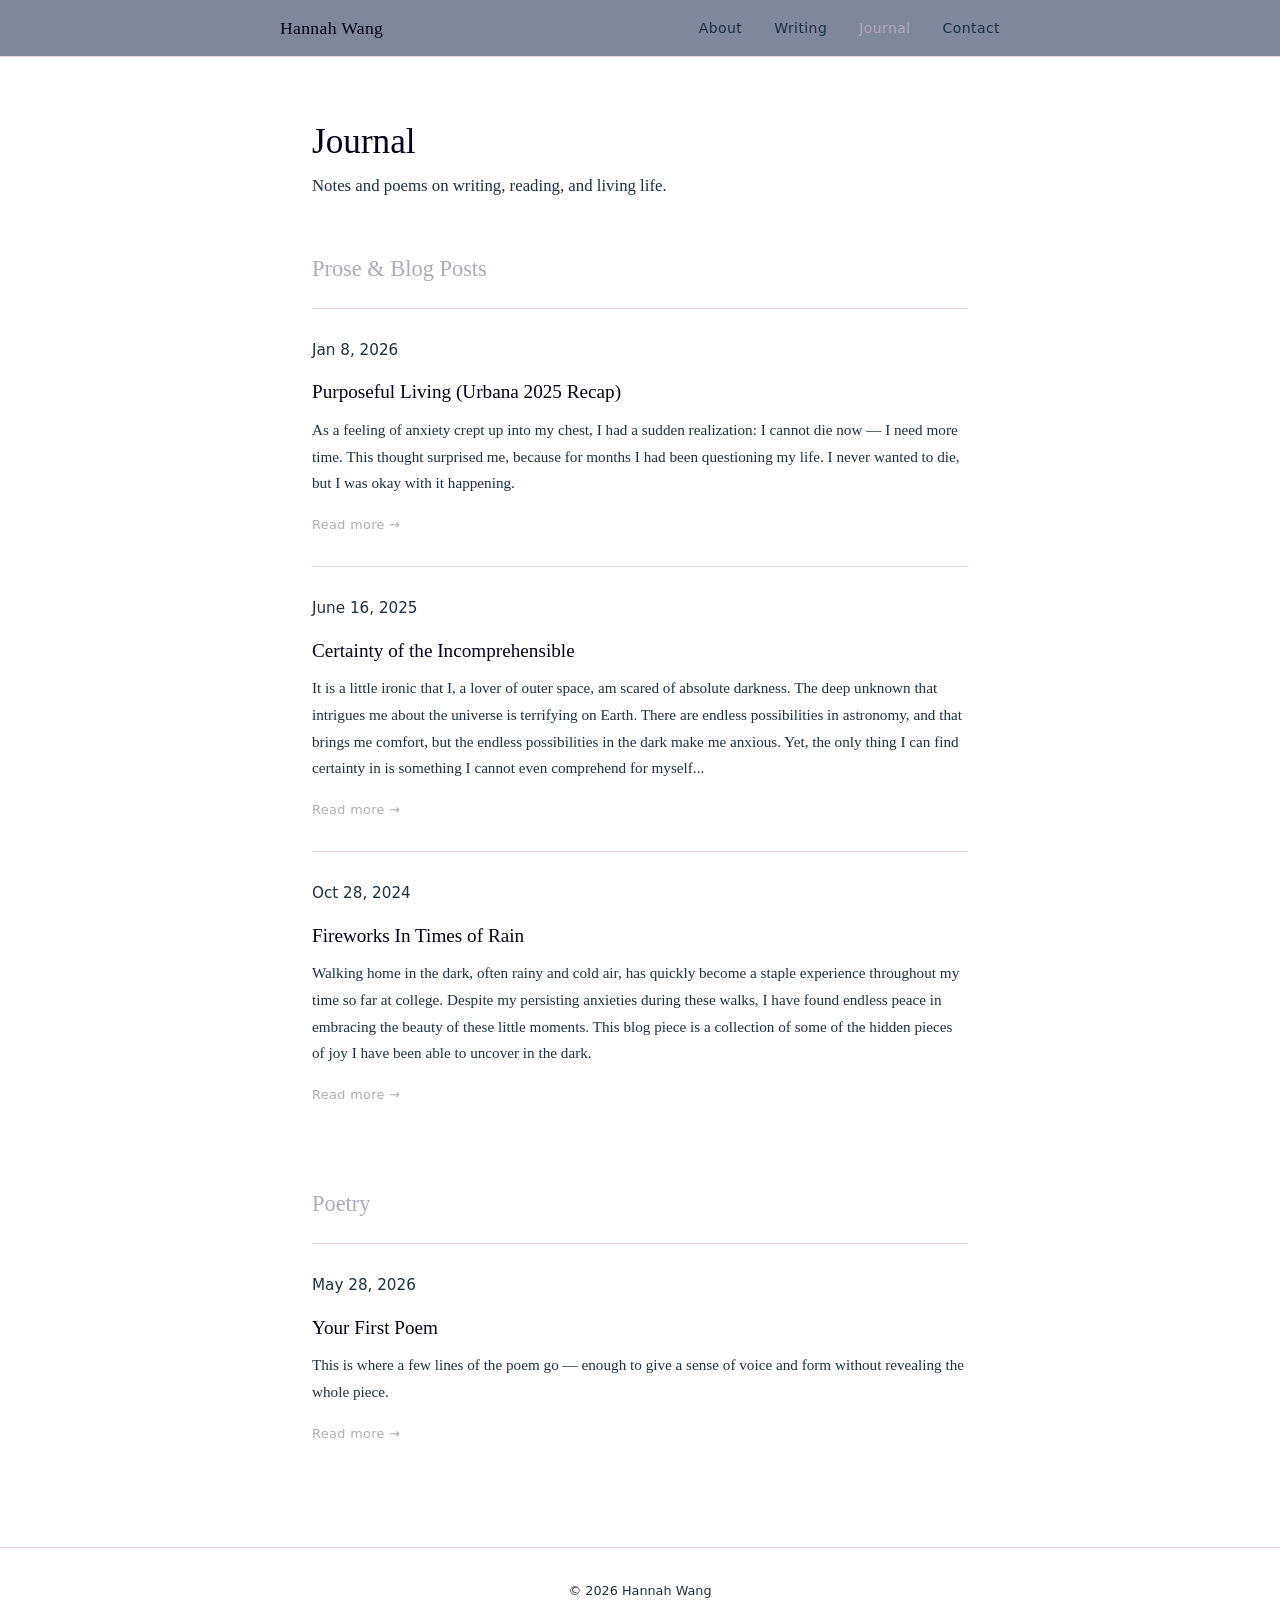
==== blog.html @ 92a24f4e "Initial portfolio site" ====
<!DOCTYPE html>
<html lang="en">
<head>
  <meta charset="UTF-8" />
  <meta name="viewport" content="width=device-width, initial-scale=1.0" />
  <title>Journal — Hannah Wang</title>
  <link rel="stylesheet" href="style.css" />
</head>
<body>
  <nav>
    <div class="nav-inner">
      <a class="nav-logo" href="index.html">Hannah Wang</a>
      <ul class="nav-links">
        <li><a href="index.html">About</a></li>
        <li><a href="writing.html">Writing</a></li>
        <li><a href="blog.html" class="active">Journal</a></li>
        <li><a href="contact.html">Contact</a></li>
      </ul>
    </div>
  </nav>

  <main>
    <h1>Journal</h1>
    <p style="color: var(--muted); margin-top:0.5rem;">Notes and poems on writing, reading, and living life.</p>

    <section class="genre-section">
      <h2>Prose & Blog Posts</h2>

      <article class="post">
        <p class="post-date">Jan 8, 2026</p>
        <h3><a href="posts/urbana-prose3.html">Purposeful Living (Urbana 2025 Recap)</a></h3>
        <p>
          As a feeling of anxiety crept up into my chest, I had a sudden realization: I cannot die now — I need more time.
          This thought surprised me, because for months I had been questioning my life. I never wanted to die, but I was okay with it happening.
        </p>
        <a class="read-more" href="posts/urbana-prose3.html">Read more →</a>
      </article>

      <article class="post">
        <p class="post-date">June 16, 2025</p>
        <h3><a href="posts/certainty-prose2.html">Certainty of the Incomprehensible</a></h3>
        <p>
          It is a little ironic that I, a lover of outer space, am scared of absolute darkness. The deep unknown that intrigues me about the universe is terrifying on Earth. There are endless possibilities in astronomy, and that brings me comfort, but the endless possibilities in the dark make me anxious. Yet, the only thing I can find certainty in is something I cannot even comprehend for myself...
        </p>
        <a class="read-more" href="posts/certainty-prose2.html">Read more →</a>
      </article>

      <article class="post">
        <p class="post-date">Oct 28, 2024</p>
        <h3><a href="posts/fireworks-prose1.html">Fireworks In Times of Rain</a></h3>
        <p>
          Walking home in the dark, often rainy and cold air, has quickly become a staple experience throughout
          my time so far at college. Despite my persisting anxieties during these walks, I have found endless peace in
          embracing the beauty of these little moments. This blog piece is a collection of some of the hidden pieces of
          joy I have been able to uncover in the dark.
        </p>
        <a class="read-more" href="posts/fireworks-prose1.html">Read more →</a>
      </article>

    </section>

    <section class="genre-section">
      <h2>Poetry</h2>

      <article class="post">
        <p class="post-date">May 28, 2026</p>
        <h3><a href="posts/your-first-poem.html">Your First Poem</a></h3>
        <p>
          This is where a few lines of the poem go — enough to give a sense of voice and form
          without revealing the whole piece.
        </p>
        <a class="read-more" href="posts/your-first-poem.html">Read more →</a>
      </article>

    </section>

  </main>

  <footer>
    <p>© 2026 Hannah Wang</p>
  </footer>

  <script src="nav.js"></script>
</body>
</html>
---- style.css ----
*, *::before, *::after { box-sizing: border-box; margin: 0; padding: 0; }

:root {
  --bg: #FFFFFF;
  --surface: #7E8898;
  --text: #04011a;
  --muted: #1C3144;
  --accent: #B3A9BA;
  --accent-light: #DEE2FF;
  --border: #EFD3D7;
  --max-w: 720px;
  --font-body: 'Georgia', 'Times New Roman', serif;
  --font-ui: system-ui, -apple-system, sans-serif;
}

html { scroll-behavior: smooth; }

body {
  background: var(--bg);
  color: var(--text);
  font-family: var(--font-body);
  font-size: 1.05rem;
  line-height: 1.75;
  min-height: 100vh;
  display: flex;
  flex-direction: column;
}

/* ── Nav ── */
nav {
  background: var(--surface);
  border-bottom: 1px solid var(--border);
  padding: 0 2rem;
  position: sticky;
  top: 0;
  z-index: 100;
}

.nav-inner {
  max-width: var(--max-w);
  margin: 0 auto;
  display: flex;
  align-items: center;
  justify-content: space-between;
  height: 56px;
}

.nav-logo {
  font-family: var(--font-body);
  font-size: 1.1rem;
  font-weight: normal;
  color: var(--text);
  text-decoration: none;
  letter-spacing: 0.02em;
}

.nav-links {
  display: flex;
  gap: 2rem;
  list-style: none;
}

.nav-links a {
  font-family: var(--font-ui);
  font-size: 0.875rem;
  color: var(--muted);
  text-decoration: none;
  letter-spacing: 0.03em;
  transition: color 0.15s;
}

.nav-links a:hover,
.nav-links a.active { color: var(--accent); }

/* ── Layout ── */
main {
  flex: 1;
  max-width: var(--max-w);
  margin: 0 auto;
  padding: 4rem 2rem;
  width: 100%;
}

footer {
  border-top: 1px solid var(--border);
  text-align: center;
  padding: 2rem;
  font-family: var(--font-ui);
  font-size: 0.8rem;
  color: var(--muted);
}

/* ── Typography ── */
h1 { font-size: 2.2rem; line-height: 1.2; font-weight: normal; margin-bottom: 0.5rem; }
h2 { font-size: 1.4rem; font-weight: normal; color: var(--accent); margin: 3rem 0 1.25rem; }
h3 { font-size: 1.05rem; font-weight: bold; margin-bottom: 0.25rem; }
p  { margin-bottom: 1.25rem; }

a { color: var(--accent); }
a:hover { text-decoration: underline; }

/* ── Hero ── */
.hero {
  padding: 3rem 0 2rem;
  border-bottom: 1px solid var(--border);
  margin-bottom: 3rem;
}

.hero-subtitle {
  font-family: var(--font-ui);
  font-size: 0.9rem;
  color: var(--muted);
  letter-spacing: 0.08em;
  text-transform: uppercase;
  margin-bottom: 1rem;
}

.hero h1 { margin-bottom: 1.25rem; }
.hero p { font-size: 1.1rem; color: var(--muted); max-width: 540px; }

/* ── Writing grid ── */
.genre-section { margin-bottom: 0.5rem; }

.piece {
  border-top: 1px solid var(--border);
  padding: 1.25rem 0;
  display: grid;
  grid-template-columns: 1fr auto;
  gap: 0.5rem 1.5rem;
  align-start: start;
}

.piece-title { font-style: italic; font-size: 1rem; }
.piece-title a { color: var(--text); text-decoration: none; }
.piece-title a:hover { color: var(--accent); }

.piece-meta {
  font-family: var(--font-ui);
  font-size: 0.8rem;
  color: var(--muted);
  white-space: nowrap;
  padding-top: 0.15rem;
}

.piece-desc {
  grid-column: 1 / -1;
  font-size: 0.9rem;
  color: var(--muted);
  margin: 0;
  line-height: 1.55;
}

/* ── Tags ── */
.tag {
  display: inline-block;
  background: var(--accent-light);
  color: var(--accent);
  font-family: var(--font-ui);
  font-size: 0.72rem;
  letter-spacing: 0.05em;
  text-transform: uppercase;
  padding: 0.15rem 0.6rem;
  border-radius: 20px;
  margin-right: 0.35rem;
}

/* ── Blog ── */
.post {
  border-top: 1px solid var(--border);
  padding: 1.75rem 0;
}

.post-date {
  font-family: var(--font-ui);
  font-size: 0.8rem;
  color: var(--muted);
  margin-bottom: 0.4rem;
}

.post h3 { font-size: 1.2rem; font-weight: normal; margin-bottom: 0.5rem; }
.post h3 a { color: var(--text); text-decoration: none; }
.post h3 a:hover { color: var(--accent); }
.post p { color: var(--muted); font-size: 0.95rem; margin-bottom: 0.75rem; }

.read-more {
  font-family: var(--font-ui);
  font-size: 0.8rem;
  color: var(--accent);
  text-decoration: none;
  letter-spacing: 0.03em;
}
.read-more:hover { text-decoration: underline; }

/* ── Contact ── */
.contact-intro { max-width: 480px; }

.contact-block {
  margin-top: 2.5rem;
  display: flex;
  flex-direction: column;
  gap: 1rem;
}

.contact-item {
  display: flex;
  align-items: center;
  gap: 0.75rem;
  font-family: var(--font-ui);
  font-size: 0.95rem;
}

.contact-label {
  font-size: 0.75rem;
  letter-spacing: 0.08em;
  text-transform: uppercase;
  color: var(--muted);
  width: 80px;
  flex-shrink: 0;
}

/* ── Responsive ── */
@media (max-width: 600px) {
  main { padding: 2.5rem 1.25rem; }
  h1 { font-size: 1.75rem; }
  .piece { grid-template-columns: 1fr; }
  .piece-meta { padding-top: 0; }
  nav { padding: 0 1.25rem; }
  .nav-links { gap: 1.25rem; }
}
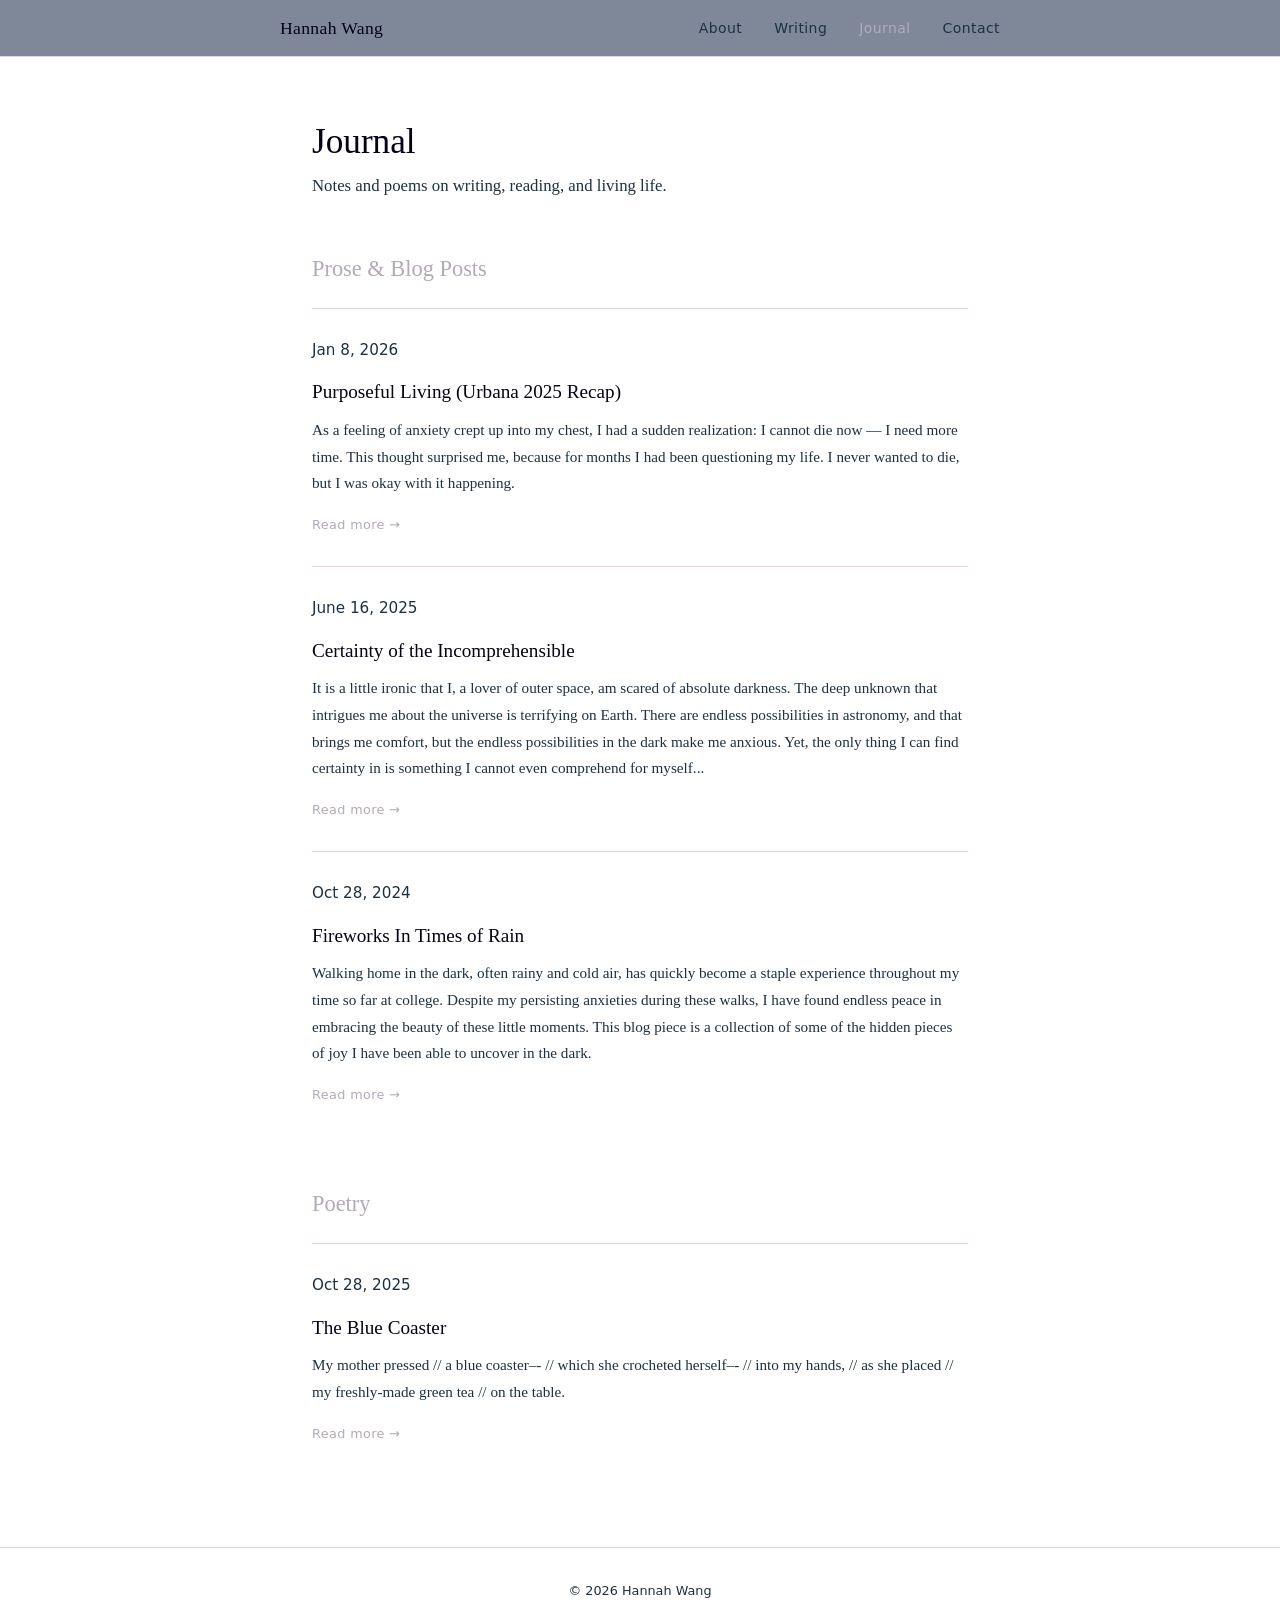
==== commit 071ac44f: "updated poem 1" ====
--- a/blog.html
+++ b/blog.html
@@ -63,13 +63,12 @@
       <h2>Poetry</h2>
 
       <article class="post">
-        <p class="post-date">May 28, 2026</p>
-        <h3><a href="posts/your-first-poem.html">Your First Poem</a></h3>
+        <p class="post-date">Oct 28, 2025</p>
+        <h3><a href="posts/coaster-poem1.html">The Blue Coaster</a></h3>
         <p>
-          This is where a few lines of the poem go — enough to give a sense of voice and form
-          without revealing the whole piece.
+          My mother pressed // a blue coaster–- // which she crocheted herself–- // into my hands, // as she placed // my freshly-made green tea // on the table.
         </p>
-        <a class="read-more" href="posts/your-first-poem.html">Read more →</a>
+        <a class="read-more" href="posts/coaster-poem1.html">Read more →</a>
       </article>
 
     </section>
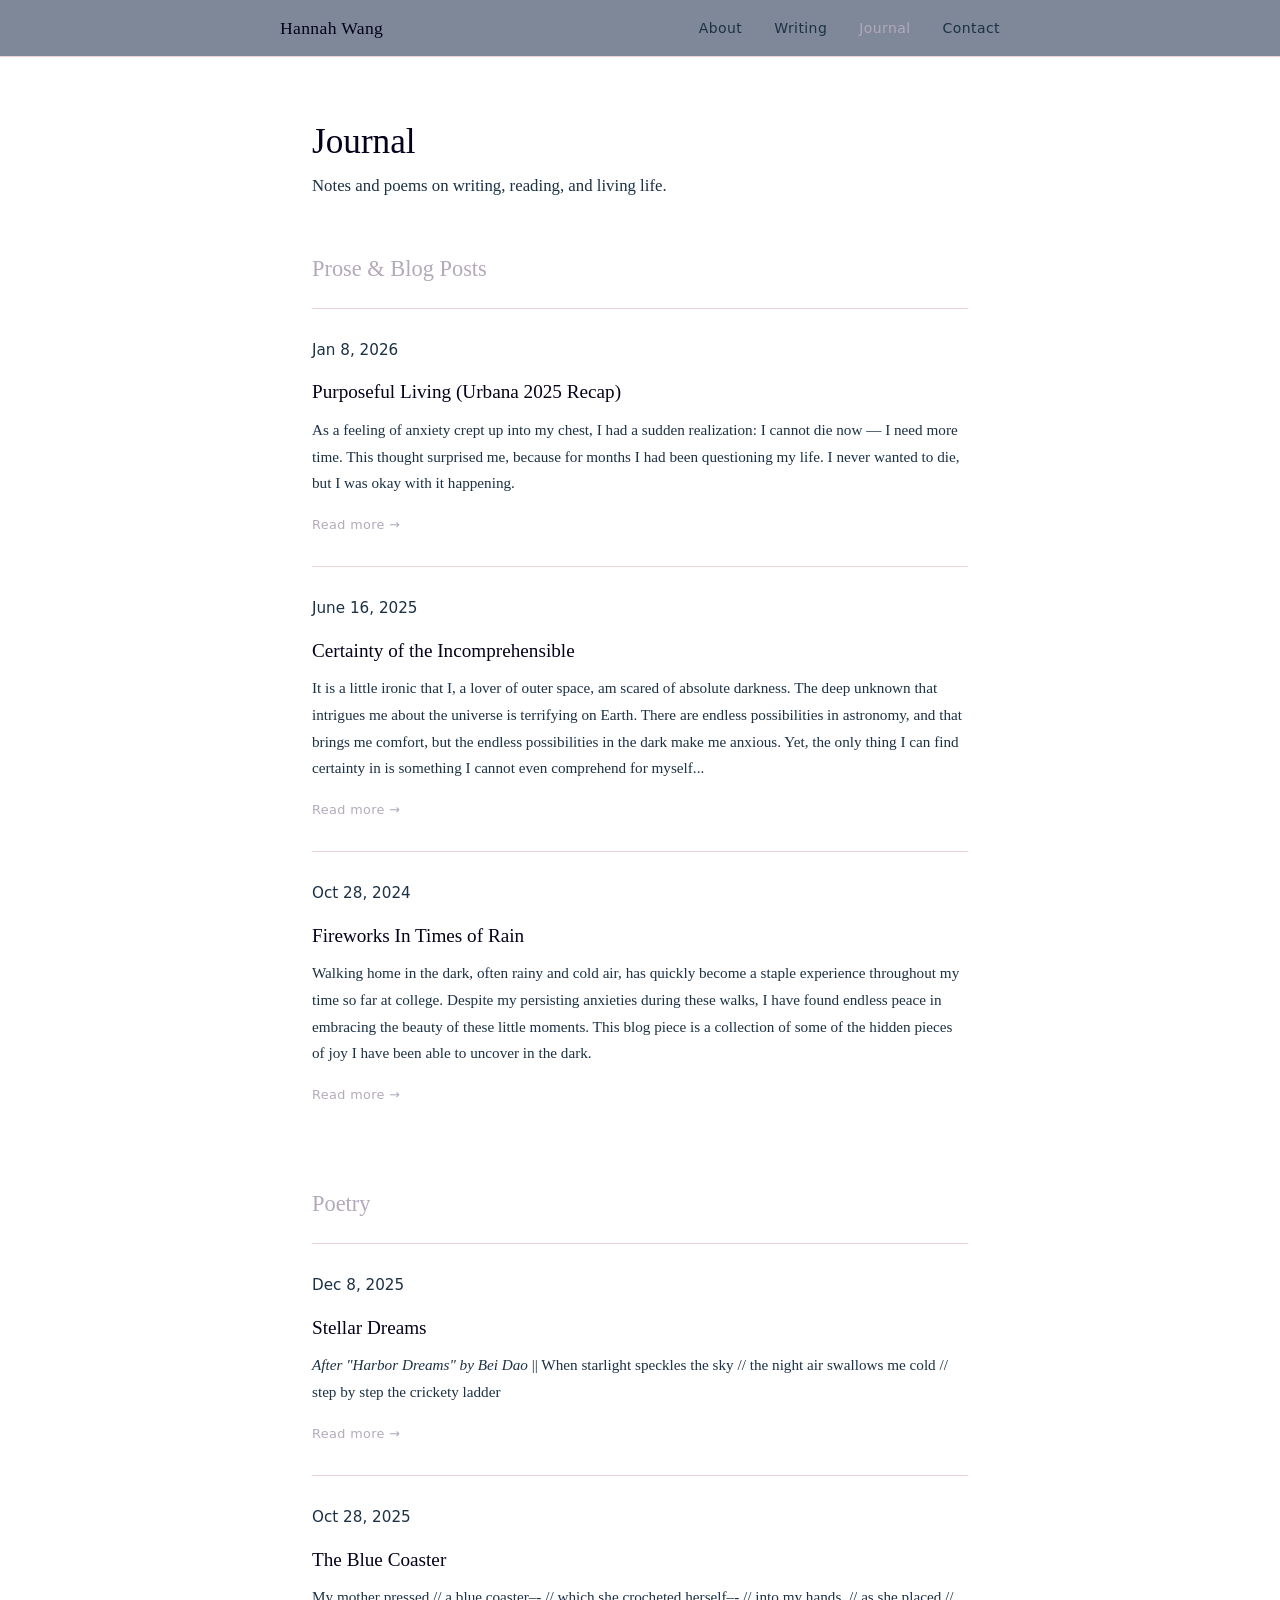
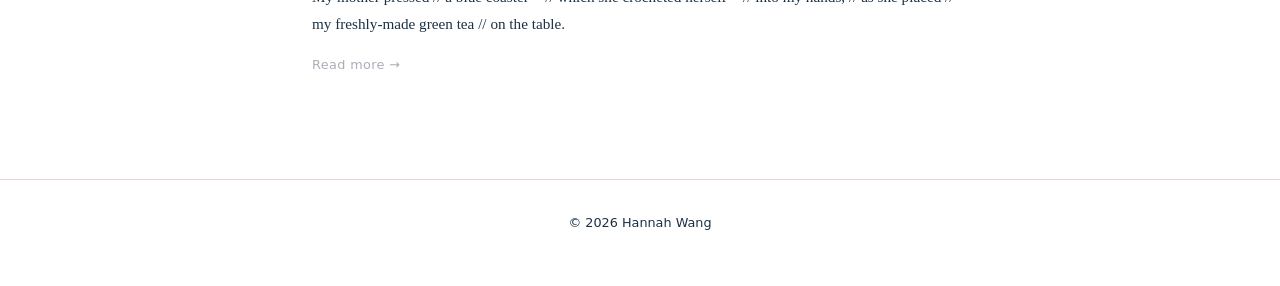
==== commit c3f9a7ed: "poem2 on blog.html" ====
--- a/blog.html
+++ b/blog.html
@@ -63,6 +63,15 @@
       <h2>Poetry</h2>
 
       <article class="post">
+        <p class="post-date">Dec 8, 2025</p>
+        <h3><a href="posts/harbor-dreams-poem2.html">Stellar Dreams</a></h3>
+        <p>
+          <i>After "Harbor Dreams" by Bei Dao</i> || When starlight speckles the sky // the night air swallows me cold // step by step the crickety ladder
+        </p>
+        <a class="read-more" href="posts/coaster-poem1.html">Read more →</a>
+      </article>
+
+      <article class="post">
         <p class="post-date">Oct 28, 2025</p>
         <h3><a href="posts/coaster-poem1.html">The Blue Coaster</a></h3>
         <p>
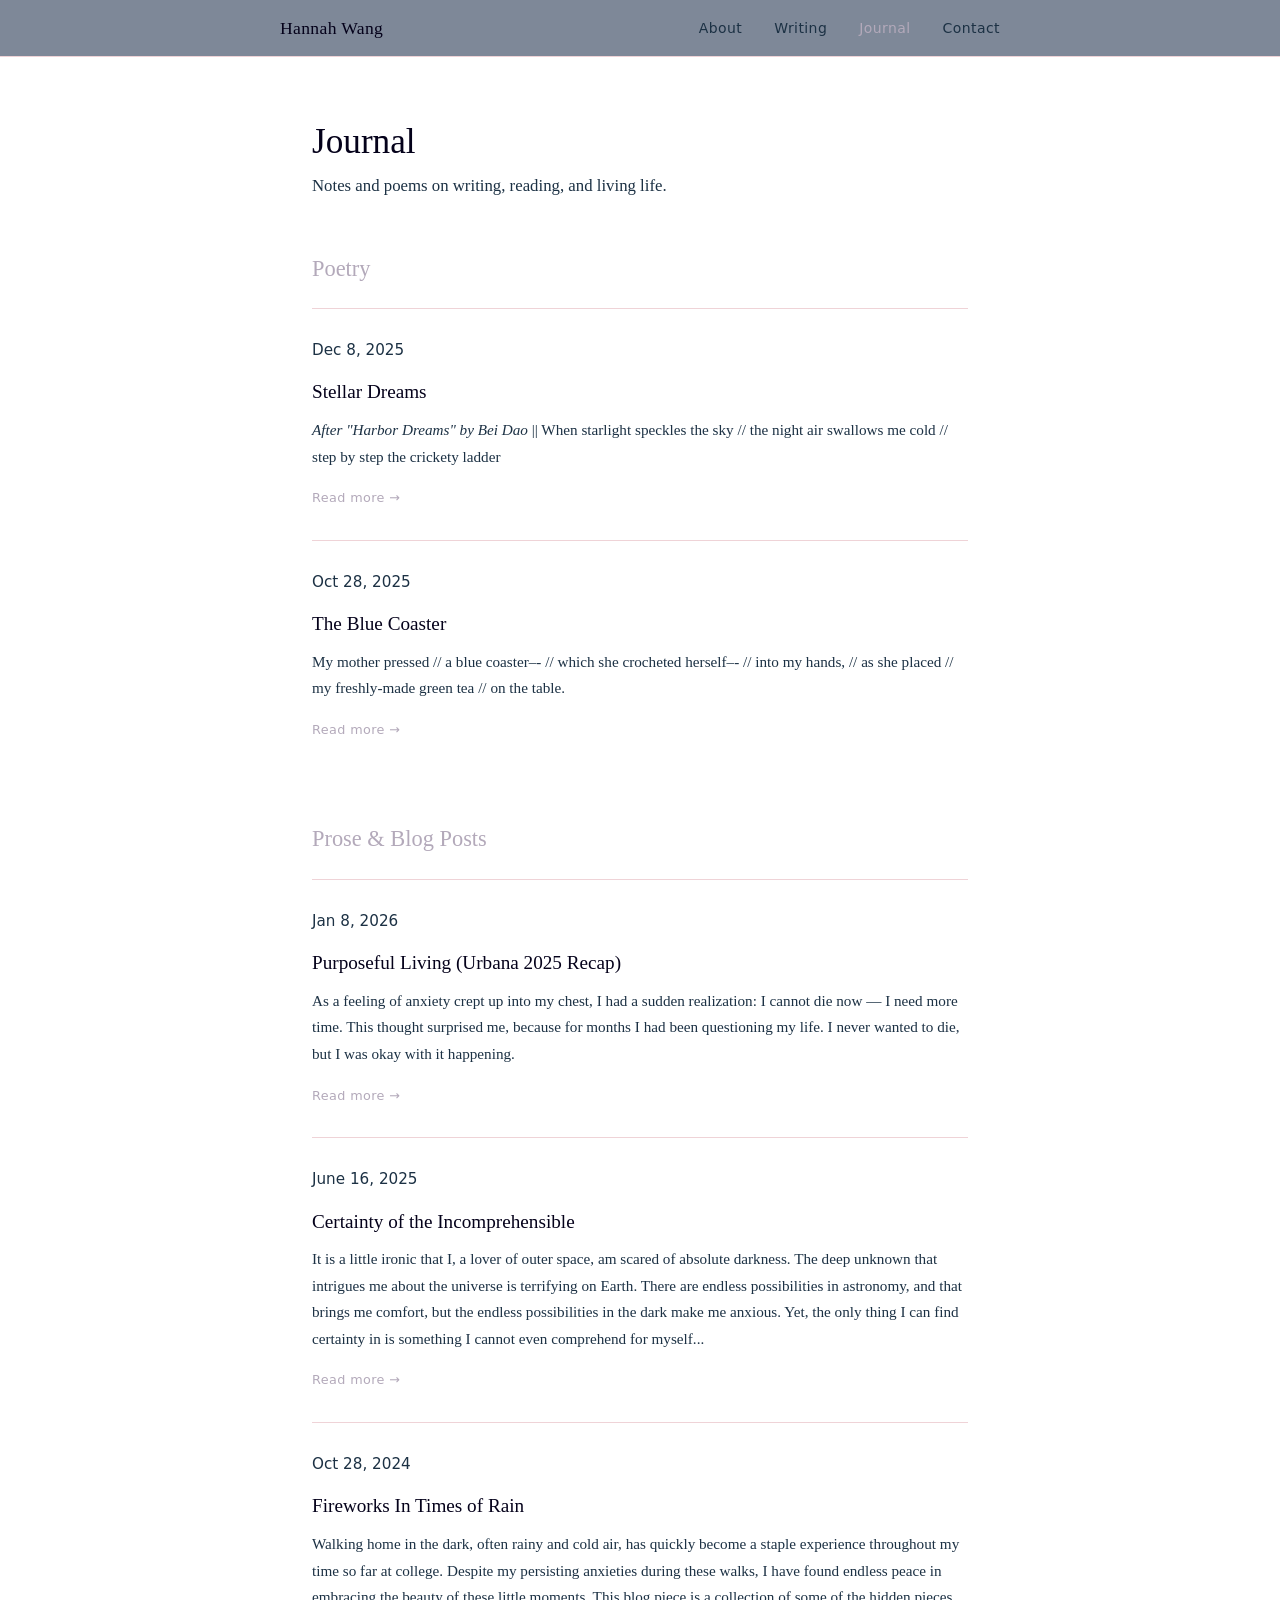
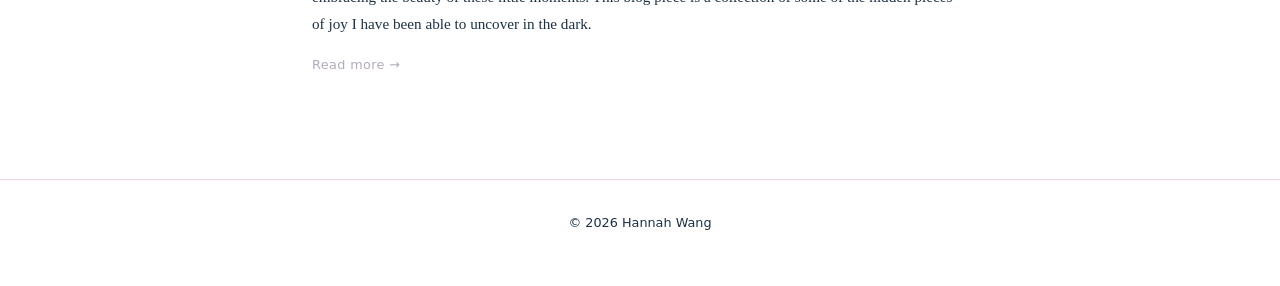
==== commit 0f6e7965: "switched poems and blogs" ====
--- a/blog.html
+++ b/blog.html
@@ -22,6 +22,29 @@
   <main>
     <h1>Journal</h1>
     <p style="color: var(--muted); margin-top:0.5rem;">Notes and poems on writing, reading, and living life.</p>
+
+    <section class="genre-section">
+      <h2>Poetry</h2>
+
+      <article class="post">
+        <p class="post-date">Dec 8, 2025</p>
+        <h3><a href="posts/harbor-dreams-poem2.html">Stellar Dreams</a></h3>
+        <p>
+          <i>After "Harbor Dreams" by Bei Dao</i> || When starlight speckles the sky // the night air swallows me cold // step by step the crickety ladder
+        </p>
+        <a class="read-more" href="posts/harbor-dreams-poem2.html">Read more →</a>
+      </article>
+
+      <article class="post">
+        <p class="post-date">Oct 28, 2025</p>
+        <h3><a href="posts/coaster-poem1.html">The Blue Coaster</a></h3>
+        <p>
+          My mother pressed // a blue coaster–- // which she crocheted herself–- // into my hands, // as she placed // my freshly-made green tea // on the table.
+        </p>
+        <a class="read-more" href="posts/coaster-poem1.html">Read more →</a>
+      </article>
+
+    </section>
 
     <section class="genre-section">
       <h2>Prose & Blog Posts</h2>
@@ -58,29 +81,7 @@
       </article>
 
     </section>
-
-    <section class="genre-section">
-      <h2>Poetry</h2>
-
-      <article class="post">
-        <p class="post-date">Dec 8, 2025</p>
-        <h3><a href="posts/harbor-dreams-poem2.html">Stellar Dreams</a></h3>
-        <p>
-          <i>After "Harbor Dreams" by Bei Dao</i> || When starlight speckles the sky // the night air swallows me cold // step by step the crickety ladder
-        </p>
-        <a class="read-more" href="posts/coaster-poem1.html">Read more →</a>
-      </article>
-
-      <article class="post">
-        <p class="post-date">Oct 28, 2025</p>
-        <h3><a href="posts/coaster-poem1.html">The Blue Coaster</a></h3>
-        <p>
-          My mother pressed // a blue coaster–- // which she crocheted herself–- // into my hands, // as she placed // my freshly-made green tea // on the table.
-        </p>
-        <a class="read-more" href="posts/coaster-poem1.html">Read more →</a>
-      </article>
-
-    </section>
+    
 
   </main>
 
